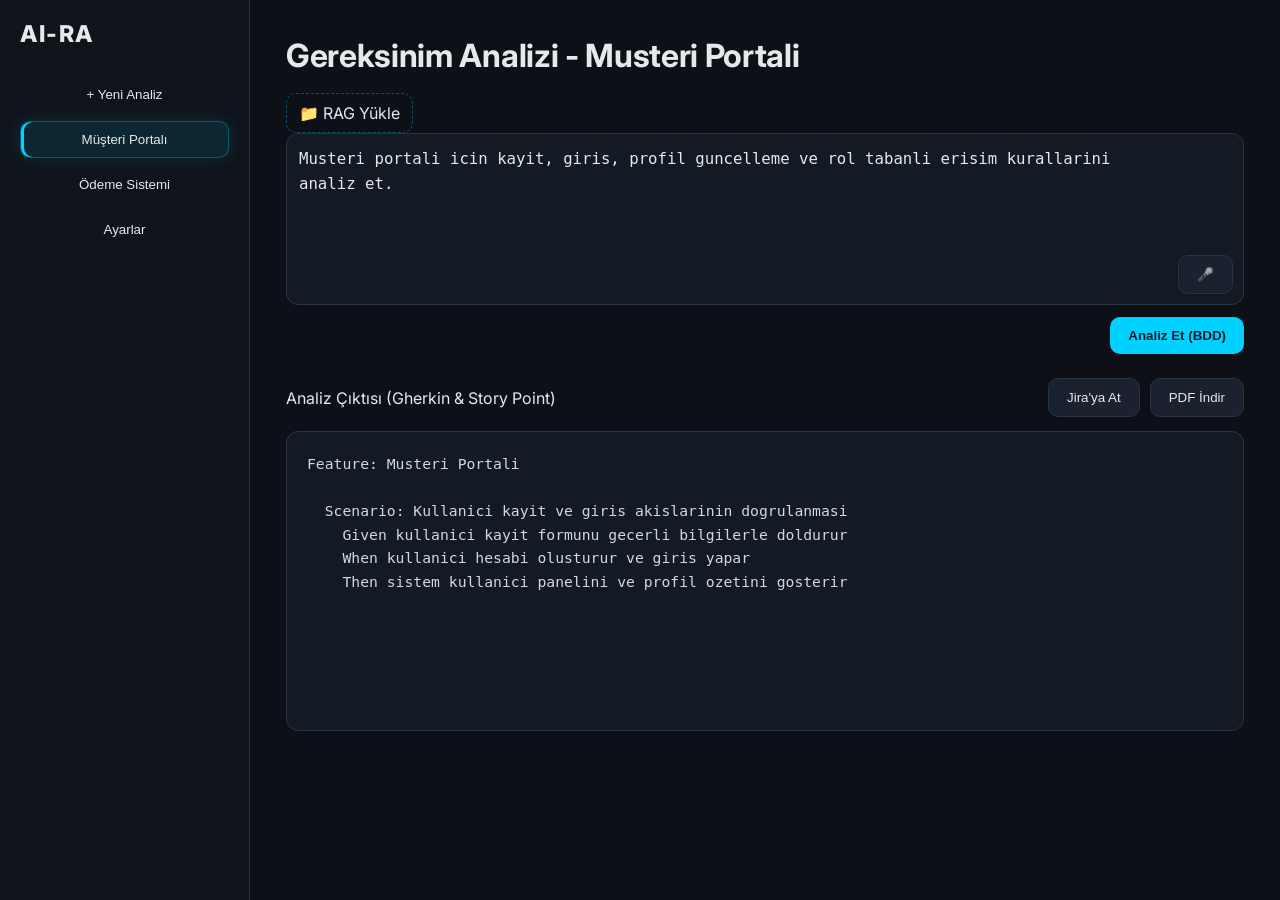
==== frontend/index.html @ 1d080157 "initial: high-performance AI-driven requirements analysis system with modern UI v2" ====
<!DOCTYPE html>
<html lang="tr">
<head>
    <meta charset="UTF-8">
    <meta name="viewport" content="width=device-width, initial-scale=1.0">
    <title>AI-RA | Requirements Analyst</title>
    <link rel="preconnect" href="https://fonts.googleapis.com">
    <link rel="preconnect" href="https://fonts.gstatic.com" crossorigin>
    <link
        href="https://fonts.googleapis.com/css2?family=Inter:wght@400;500;600;700;800&display=swap"
        rel="stylesheet"
    >
    <link rel="stylesheet" href="style.css">
</head>
<body>
    <div class="app-container">
        <aside class="sidebar">
            <div class="logo">AI-RA</div>
            <nav class="project-list">
                <button id="newAnalysisBtn" class="new-btn nav-item">+ Yeni Analiz</button>
                <button class="history-item active nav-item" data-project="musteri-portali">Müşteri Portalı</button>
                <button class="history-item nav-item" data-project="odeme-sistemi">Ödeme Sistemi</button>
                <button id="settingsBtn" class="history-item nav-item">Ayarlar</button>
            </nav>
        </aside>

        <main class="main-content">
            <header>
                <h1 id="pageTitle">Gereksinim Analizi - Müşteri Portalı</h1>
                <div class="header-actions">
                    <label for="rag-upload" class="upload-label">📁 RAG Yükle</label>
                    <input type="file" id="rag-upload" hidden>
                </div>
            </header>

            <section class="input-section content-switch" id="inputSection">
                <div class="input-shell" id="inputShell">
                    <textarea
                        id="userInput"
                        placeholder="Yazılım fikrini buraya yaz veya sesli komut ver..."
                    ></textarea>
                    <button id="micBtn" class="secondary-btn mic-btn" aria-label="Sesle Gir">🎤</button>
                </div>

                <div class="input-controls">
                    <div class="analyze-wrap">
                        <button id="analyzeBtn" class="primary-btn">Analiz Et (BDD)</button>
                        <span id="shortcutToast" class="shortcut-toast">Shortcut Triggered</span>
                    </div>
                </div>
            </section>

            <section class="output-section content-switch" id="outputSection">
                <div class="output-header">
                    <span>Analiz Çıktısı (Gherkin & Story Point)</span>
                    <div class="export-options">
                        <button id="jiraBtn" class="export-btn">Jira'ya At</button>
                        <button class="export-btn">PDF İndir</button>
                    </div>
                </div>
                <div id="resultDisplay" class="result-box">
                    <p class="placeholder-text">Yapay zeka analizi burada görünecek...</p>

                    <div id="skeleton" class="skeleton hidden" aria-hidden="true">
                        <div class="sk-line w-80"></div>
                        <div class="sk-line w-60"></div>
                        <div class="sk-gap"></div>
                        <div class="sk-line w-90"></div>
                        <div class="sk-line w-70"></div>
                        <div class="sk-line w-50"></div>
                        <div class="sk-gap"></div>
                        <div class="sk-line w-85"></div>
                        <div class="sk-line w-65"></div>
                    </div>

                    <pre id="bddOutput" class="bdd-output hidden"></pre>
                </div>
            </section>
        </main>
    </div>

    <div id="settingsModal" class="settings-modal hidden" role="dialog" aria-modal="true" aria-labelledby="settingsTitle">
        <div class="settings-panel">
            <div class="settings-head">
                <h2 id="settingsTitle">Ayarlar</h2>
                <button id="closeSettingsBtn" class="export-btn" type="button">Kapat</button>
            </div>
            <p class="settings-desc">API Key ve RAG ayarlari burada yonetilecek.</p>
            <div class="settings-grid">
                <label>
                    API Key
                    <input type="text" placeholder="sk-..." />
                </label>
                <label>
                    Varsayilan RAG Koleksiyonu
                    <input type="text" placeholder="product-docs-v1" />
                </label>
            </div>
        </div>
    </div>
    <script src="script.js"></script>
</body>
</html>
---- frontend/style.css ----
:root {
    --bg-dark: #0d1117;
    --panel-bg: #161b22;
    --accent-cyan: #00d1ff;
    --text-main: #e6e8ea;
    --text-dim: #9aa4b2;
    --border: #2a3340;
    --success: #22c55e;
    --radius: 12px;
    --transition-fast: 180ms ease;
    --transition-mid: 260ms ease;
}

* {
    box-sizing: border-box;
}

html,
body {
    height: 100%;
}

body {
    margin: 0;
    background-color: var(--bg-dark);
    color: var(--text-main);
    font-family: "Inter", -apple-system, BlinkMacSystemFont, "SF Pro Text", "Segoe UI", sans-serif;
    -webkit-font-smoothing: antialiased;
    -moz-osx-font-smoothing: grayscale;
    text-rendering: optimizeLegibility;
}

.app-container {
    display: flex;
    width: 100%;
    height: 100vh;
}

/* Sidebar */
.sidebar {
    width: 250px;
    background: #0f141b;
    border-right: 1px solid var(--border);
    padding: 20px;
}

.logo {
    font-size: 1.45rem;
    font-weight: 800;
    letter-spacing: 1.5px;
    margin-bottom: 28px;
}

.project-list {
    display: grid;
    gap: 8px;
}

.nav-item {
    position: relative;
    border-radius: 10px;
    border: 1px solid transparent;
    padding: 10px 12px;
    color: var(--text-main);
    background: transparent;
    cursor: pointer;
    transition: transform var(--transition-fast), border-color var(--transition-fast), background var(--transition-fast);
}

.nav-item:hover {
    transform: translateX(2px);
    background: rgba(0, 209, 255, 0.06);
    border-color: rgba(0, 209, 255, 0.2);
}

.history-item.active {
    background: rgba(0, 209, 255, 0.1);
    border: 1px solid rgba(0, 209, 255, 0.3);
    box-shadow: inset 3px 0 0 var(--accent-cyan), 0 0 16px rgba(0, 209, 255, 0.14);
}

/* Main */
.main-content {
    flex: 1;
    padding: 36px;
    overflow-y: auto;
}

header h1 {
    margin: 0 0 18px;
    font-weight: 700;
    letter-spacing: -0.01em;
}

.upload-label {
    display: inline-block;
    padding: 9px 12px;
    border-radius: 10px;
    border: 1px dashed rgba(0, 209, 255, 0.35);
    cursor: pointer;
    transition: all var(--transition-fast);
}

.upload-label:hover {
    border-color: var(--accent-cyan);
    background: rgba(0, 209, 255, 0.08);
}

/* Input shell with animated focus ring */
.input-shell {
    display: flex;
    gap: 10px;
    padding: 10px;
    border-radius: var(--radius);
    background: #141a23;
    border: 1px solid var(--border);
    transition: border-color var(--transition-fast), box-shadow var(--transition-fast);
}

.input-shell.is-focused {
    border-color: var(--accent-cyan);
    animation: neonPulse 1.8s ease-in-out infinite;
}

@keyframes neonPulse {
    0% {
        box-shadow: 0 0 0 0 rgba(0, 209, 255, 0.12), 0 0 0 2px rgba(0, 209, 255, 0.08);
    }
    50% {
        box-shadow: 0 0 0 6px rgba(0, 209, 255, 0.06), 0 0 22px 2px rgba(0, 209, 255, 0.24);
    }
    100% {
        box-shadow: 0 0 0 0 rgba(0, 209, 255, 0.1), 0 0 0 2px rgba(0, 209, 255, 0.08);
    }
}

textarea {
    width: 100%;
    min-height: 150px;
    background: transparent;
    border: none;
    color: var(--text-main);
    resize: none;
    font-size: 0.98rem;
    line-height: 1.6;
    outline: none;
}

textarea::placeholder {
    color: var(--text-dim);
}

.mic-btn {
    align-self: flex-end;
}

.input-controls {
    display: flex;
    justify-content: flex-end;
    margin-top: 12px;
}

.analyze-wrap {
    position: relative;
    display: inline-flex;
    align-items: center;
}

.primary-btn,
.secondary-btn,
.export-btn {
    border: none;
    border-radius: 10px;
    padding: 11px 18px;
    cursor: pointer;
    transition: transform var(--transition-fast), filter var(--transition-fast), background var(--transition-fast), border-color var(--transition-fast);
}

.primary-btn {
    background: var(--accent-cyan);
    color: #04202b;
    font-weight: 700;
}

.primary-btn:hover {
    transform: translateY(-1px);
    filter: brightness(1.05);
}

.secondary-btn,
.export-btn {
    border: 1px solid var(--border);
    background: #1a2230;
    color: var(--text-main);
}

.secondary-btn:hover,
.export-btn:hover {
    border-color: rgba(0, 209, 255, 0.42);
    background: rgba(0, 209, 255, 0.08);
}

/* Keyboard shortcut toast */
.shortcut-toast {
    position: absolute;
    top: -30px;
    right: 0;
    font-size: 0.78rem;
    color: #9de9ff;
    padding: 4px 8px;
    border-radius: 999px;
    background: rgba(0, 209, 255, 0.12);
    border: 1px solid rgba(0, 209, 255, 0.35);
    opacity: 0;
    transform: translateY(6px);
    pointer-events: none;
    transition: opacity var(--transition-mid), transform var(--transition-mid);
}

.shortcut-toast.show {
    opacity: 1;
    transform: translateY(0);
}

/* Output */
.output-section {
    margin-top: 24px;
}

.content-switch {
    transition: opacity var(--transition-mid), transform var(--transition-mid);
}

.content-switch.is-switching {
    opacity: 0.45;
    transform: translateY(4px);
}

.output-header {
    display: flex;
    justify-content: space-between;
    align-items: center;
}

.export-options {
    display: flex;
    gap: 10px;
}

/* Jira success microinteraction */
.export-btn.success {
    background: rgba(34, 197, 94, 0.14);
    border-color: rgba(34, 197, 94, 0.55);
    color: #bef6cf;
    animation: successPop 380ms ease;
}

@keyframes successPop {
    0% {
        transform: scale(0.98);
    }
    50% {
        transform: scale(1.04);
    }
    100% {
        transform: scale(1);
    }
}

.result-box {
    background: #131a24;
    border: 1px solid var(--border);
    min-height: 300px;
    border-radius: var(--radius);
    padding: 20px;
    margin-top: 14px;
}

.placeholder-text {
    color: var(--text-dim);
}

/* Shimmer skeleton */
.hidden {
    display: none !important;
}

.skeleton {
    display: grid;
    gap: 10px;
}

.sk-gap {
    height: 10px;
}

.sk-line {
    height: 14px;
    border-radius: 8px;
    background: linear-gradient(90deg, #202939 0%, #2d3a50 38%, #202939 75%);
    background-size: 240% 100%;
    animation: shimmer 1.35s linear infinite;
}

.w-90 {
    width: 90%;
}
.w-85 {
    width: 85%;
}
.w-80 {
    width: 80%;
}
.w-70 {
    width: 70%;
}
.w-65 {
    width: 65%;
}
.w-60 {
    width: 60%;
}
.w-50 {
    width: 50%;
}

@keyframes shimmer {
    0% {
        background-position: 180% 0;
    }
    100% {
        background-position: -40% 0;
    }
}

.bdd-output {
    margin: 0;
    color: #d1d8e3;
    white-space: pre-wrap;
    line-height: 1.6;
    font-family: ui-monospace, "SFMono-Regular", Menlo, Consolas, monospace;
    font-size: 0.92rem;
}

.settings-modal {
    position: fixed;
    inset: 0;
    background: rgba(3, 10, 18, 0.7);
    display: grid;
    place-items: center;
    z-index: 1000;
    opacity: 1;
    transition: opacity var(--transition-mid);
}

.settings-modal.hidden {
    opacity: 0;
    pointer-events: none;
}

.settings-panel {
    width: min(520px, 90vw);
    background: #111822;
    border: 1px solid var(--border);
    border-radius: 14px;
    padding: 18px;
    box-shadow: 0 16px 40px rgba(0, 0, 0, 0.45);
}

.settings-head {
    display: flex;
    align-items: center;
    justify-content: space-between;
    margin-bottom: 10px;
}

.settings-head h2 {
    margin: 0;
    font-size: 1rem;
}

.settings-desc {
    margin: 0 0 14px;
    color: var(--text-dim);
}

.settings-grid {
    display: grid;
    gap: 12px;
}

.settings-grid label {
    display: grid;
    gap: 6px;
    color: var(--text-dim);
    font-size: 0.86rem;
}

.settings-grid input {
    width: 100%;
    border: 1px solid var(--border);
    border-radius: 9px;
    padding: 10px 12px;
    background: #0f151f;
    color: var(--text-main);
    outline: none;
    transition: border-color var(--transition-fast), box-shadow var(--transition-fast);
}

.settings-grid input:focus {
    border-color: var(--accent-cyan);
    box-shadow: 0 0 0 3px rgba(0, 209, 255, 0.15);
}
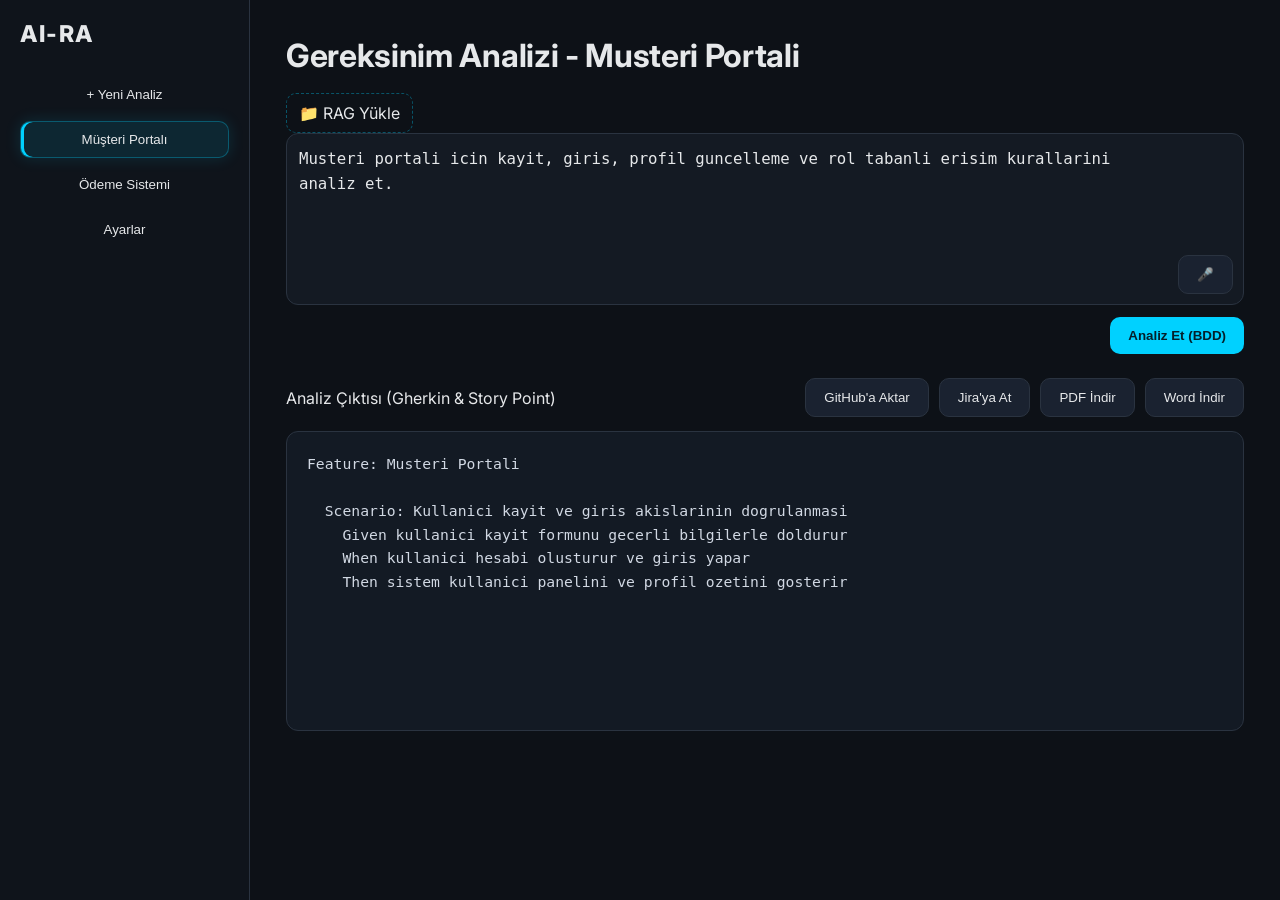
==== commit 76f4ef7b: "Production ready ve Deployment rehberi eklendi" ====
--- a/frontend/index.html
+++ b/frontend/index.html
@@ -54,8 +54,10 @@
                 <div class="output-header">
                     <span>Analiz Çıktısı (Gherkin & Story Point)</span>
                     <div class="export-options">
+                        <button id="githubBtn" class="export-btn">GitHub'a Aktar</button>
                         <button id="jiraBtn" class="export-btn">Jira'ya At</button>
-                        <button class="export-btn">PDF İndir</button>
+                        <button id="pdfBtn" class="export-btn">PDF İndir</button>
+                        <button id="wordBtn" class="export-btn">Word İndir</button>
                     </div>
                 </div>
                 <div id="resultDisplay" class="result-box">
@@ -89,11 +91,15 @@
             <div class="settings-grid">
                 <label>
                     API Key
-                    <input type="text" placeholder="sk-..." />
+                    <input id="apiKeyInput" type="text" placeholder="sk-..." />
+                </label>
+                <label>
+                    API Key'i Hatırla
+                    <input id="rememberApiKey" type="checkbox" checked />
                 </label>
                 <label>
                     Varsayilan RAG Koleksiyonu
-                    <input type="text" placeholder="product-docs-v1" />
+                    <input id="ragCollectionInput" type="text" placeholder="product-docs-v1" />
                 </label>
             </div>
         </div>
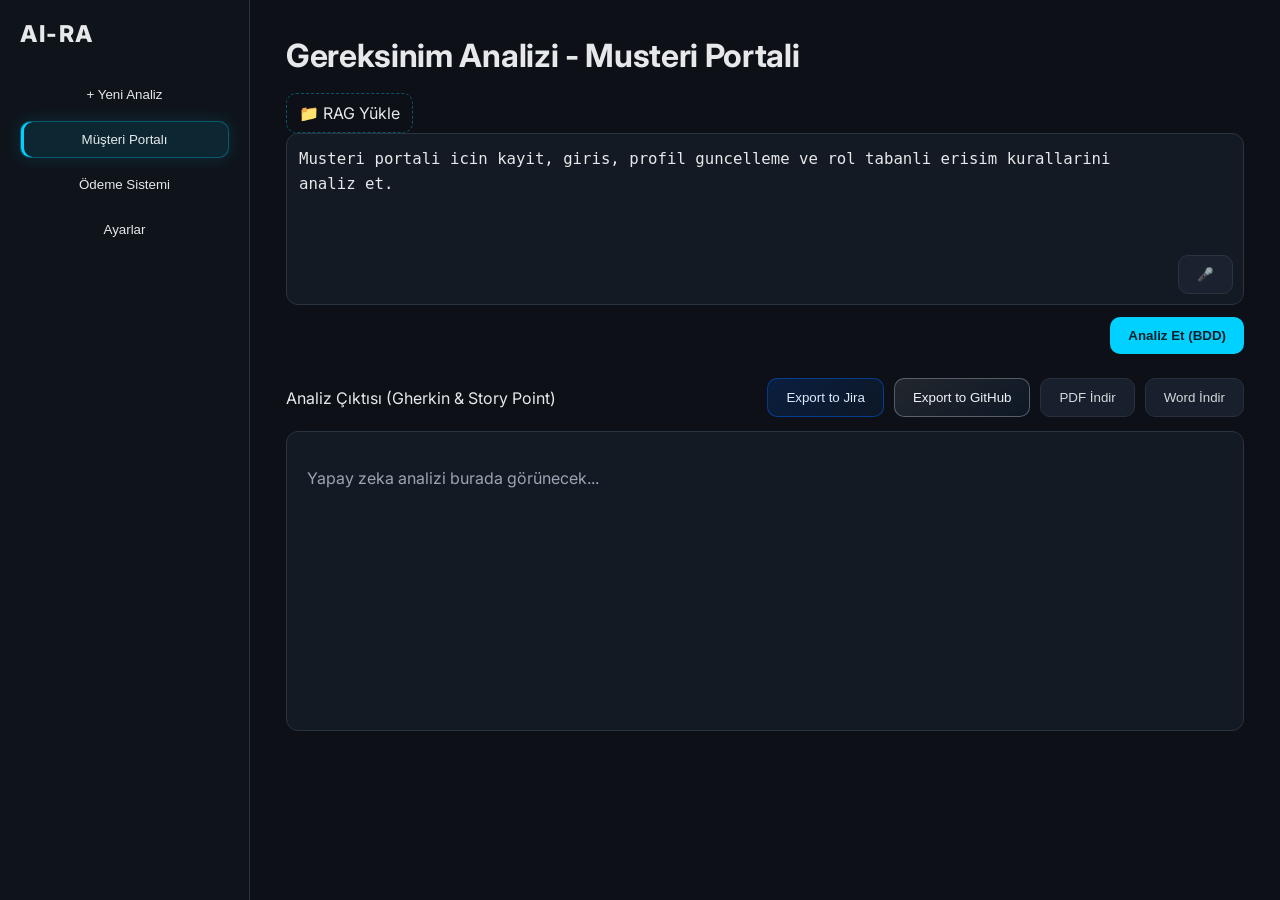
==== commit bf5c901d: "düzeltmeler" ====
--- a/frontend/index.html
+++ b/frontend/index.html
@@ -54,10 +54,10 @@
                 <div class="output-header">
                     <span>Analiz Çıktısı (Gherkin & Story Point)</span>
                     <div class="export-options">
-                        <button id="githubBtn" class="export-btn">GitHub'a Aktar</button>
-                        <button id="jiraBtn" class="export-btn">Jira'ya At</button>
-                        <button id="pdfBtn" class="export-btn">PDF İndir</button>
-                        <button id="wordBtn" class="export-btn">Word İndir</button>
+                        <button id="jiraBtn" type="button" class="export-btn export-btn--jira">Export to Jira</button>
+                        <button id="githubBtn" type="button" class="export-btn export-btn--github">Export to GitHub</button>
+                        <button id="pdfBtn" type="button" class="export-btn export-btn--doc">PDF İndir</button>
+                        <button id="wordBtn" type="button" class="export-btn export-btn--doc">Word İndir</button>
                     </div>
                 </div>
                 <div id="resultDisplay" class="result-box">
@@ -82,28 +82,68 @@
     </div>
 
     <div id="settingsModal" class="settings-modal hidden" role="dialog" aria-modal="true" aria-labelledby="settingsTitle">
-        <div class="settings-panel">
+        <div class="settings-panel settings-panel--wide">
             <div class="settings-head">
-                <h2 id="settingsTitle">Ayarlar</h2>
-                <button id="closeSettingsBtn" class="export-btn" type="button">Kapat</button>
+                <h2 id="settingsTitle">Yapılandırma (stateless)</h2>
+                <div class="settings-actions">
+                    <button id="saveSettingsBtn" class="primary-btn settings-save" type="button">Kaydet</button>
+                    <button id="closeSettingsBtn" class="export-btn" type="button">Kapat</button>
+                </div>
             </div>
-            <p class="settings-desc">API Key ve RAG ayarlari burada yonetilecek.</p>
-            <div class="settings-grid">
+            <p class="settings-desc">
+                Kimlik bilgileri yalnızca tarayıcıda <strong>localStorage</strong> içinde saklanır; sunucuda oturum veritabanı yoktur.
+                İsterseniz aşağıdaki değerler istek gövdesi ve güvenli başlıklar ile API'ye iletilir.
+            </p>
+            <div class="settings-grid settings-grid--two">
                 <label>
-                    API Key
-                    <input id="apiKeyInput" type="text" placeholder="sk-..." />
+                    Backend taban URL (Render vb.)
+                    <input id="settingBackendUrl" type="url" autocomplete="off" placeholder="https://api-ornek.onrender.com" />
                 </label>
                 <label>
-                    API Key'i Hatırla
-                    <input id="rememberApiKey" type="checkbox" checked />
+                    Gemini API Key
+                    <input id="settingGeminiKey" type="password" autocomplete="off" placeholder="Google AI Studio anahtarı" />
                 </label>
                 <label>
-                    Varsayilan RAG Koleksiyonu
-                    <input id="ragCollectionInput" type="text" placeholder="product-docs-v1" />
+                    Varsayılan RAG koleksiyonu
+                    <input id="settingRagCollection" type="text" autocomplete="off" placeholder="default" />
+                </label>
+                <label>
+                    Jira site URL
+                    <input id="settingJiraUrl" type="url" autocomplete="off" placeholder="https://alanadiniz.atlassian.net" />
+                </label>
+                <label>
+                    Jira e-posta
+                    <input id="settingJiraEmail" type="email" autocomplete="off" placeholder="you@company.com" />
+                </label>
+                <label>
+                    Jira API token
+                    <input id="settingJiraToken" type="password" autocomplete="off" />
+                </label>
+                <label>
+                    Jira proje anahtarı
+                    <input id="settingJiraProject" type="text" autocomplete="off" placeholder="PROJ" />
+                </label>
+                <label>
+                    GitHub kişisel erişim token (repo)
+                    <input id="settingGithubToken" type="password" autocomplete="off" />
+                </label>
+                <label>
+                    GitHub repo (owner/repo)
+                    <input id="settingGithubRepo" type="text" autocomplete="off" placeholder="ornek-org/ai-ra" />
+                </label>
+                <label>
+                    GitHub dosya yolu
+                    <input id="settingGithubPath" type="text" autocomplete="off" placeholder="exports/analysis.md" />
+                </label>
+                <label>
+                    GitHub dal
+                    <input id="settingGithubBranch" type="text" autocomplete="off" placeholder="main" />
                 </label>
             </div>
         </div>
     </div>
+
+    <div id="toastHost" class="toast-host" aria-live="polite"></div>
     <script src="script.js"></script>
 </body>
 </html>
--- a/frontend/style.css
+++ b/frontend/style.css
@@ -244,7 +244,25 @@
 
 .export-options {
     display: flex;
+    flex-wrap: wrap;
     gap: 10px;
+    justify-content: flex-end;
+}
+
+.export-btn--jira {
+    border-color: rgba(0, 101, 255, 0.45);
+    background: linear-gradient(145deg, rgba(0, 81, 213, 0.22), rgba(14, 24, 38, 0.95));
+    color: #dbeafe;
+}
+
+.export-btn--github {
+    border-color: rgba(139, 148, 158, 0.55);
+    background: linear-gradient(145deg, rgba(52, 58, 64, 0.55), rgba(14, 24, 38, 0.98));
+    color: #f0f3f6;
+}
+
+.export-btn--doc {
+    opacity: 0.92;
 }
 
 /* Jira success microinteraction */
@@ -367,6 +385,23 @@
     box-shadow: 0 16px 40px rgba(0, 0, 0, 0.45);
 }
 
+.settings-panel--wide {
+    width: min(720px, 94vw);
+    max-height: min(88vh, 720px);
+    overflow-y: auto;
+}
+
+.settings-actions {
+    display: flex;
+    gap: 8px;
+    align-items: center;
+}
+
+.settings-save {
+    padding: 8px 14px;
+    font-size: 0.85rem;
+}
+
 .settings-head {
     display: flex;
     align-items: center;
@@ -387,6 +422,16 @@
 .settings-grid {
     display: grid;
     gap: 12px;
+}
+
+.settings-grid--two {
+    grid-template-columns: repeat(2, minmax(0, 1fr));
+}
+
+@media (max-width: 720px) {
+    .settings-grid--two {
+        grid-template-columns: 1fr;
+    }
 }
 
 .settings-grid label {
@@ -410,4 +455,51 @@
 .settings-grid input:focus {
     border-color: var(--accent-cyan);
     box-shadow: 0 0 0 3px rgba(0, 209, 255, 0.15);
+}
+
+/* Toast notifications */
+.toast-host {
+    position: fixed;
+    right: 20px;
+    bottom: 20px;
+    z-index: 2000;
+    display: flex;
+    flex-direction: column;
+    gap: 10px;
+    pointer-events: none;
+    max-width: min(380px, calc(100vw - 40px));
+}
+
+.toast {
+    pointer-events: none;
+    padding: 12px 14px;
+    border-radius: 10px;
+    border: 1px solid var(--border);
+    background: #141c28;
+    color: var(--text-main);
+    font-size: 0.88rem;
+    line-height: 1.45;
+    box-shadow: 0 12px 28px rgba(0, 0, 0, 0.35);
+    opacity: 0;
+    transform: translateY(10px);
+    transition: opacity var(--transition-mid), transform var(--transition-mid);
+}
+
+.toast--show {
+    opacity: 1;
+    transform: translateY(0);
+}
+
+.toast--success {
+    border-color: rgba(34, 197, 94, 0.45);
+    background: rgba(22, 40, 28, 0.96);
+}
+
+.toast--error {
+    border-color: rgba(248, 113, 113, 0.45);
+    background: rgba(48, 22, 22, 0.94);
+}
+
+.toast--info {
+    border-color: rgba(0, 209, 255, 0.35);
 }
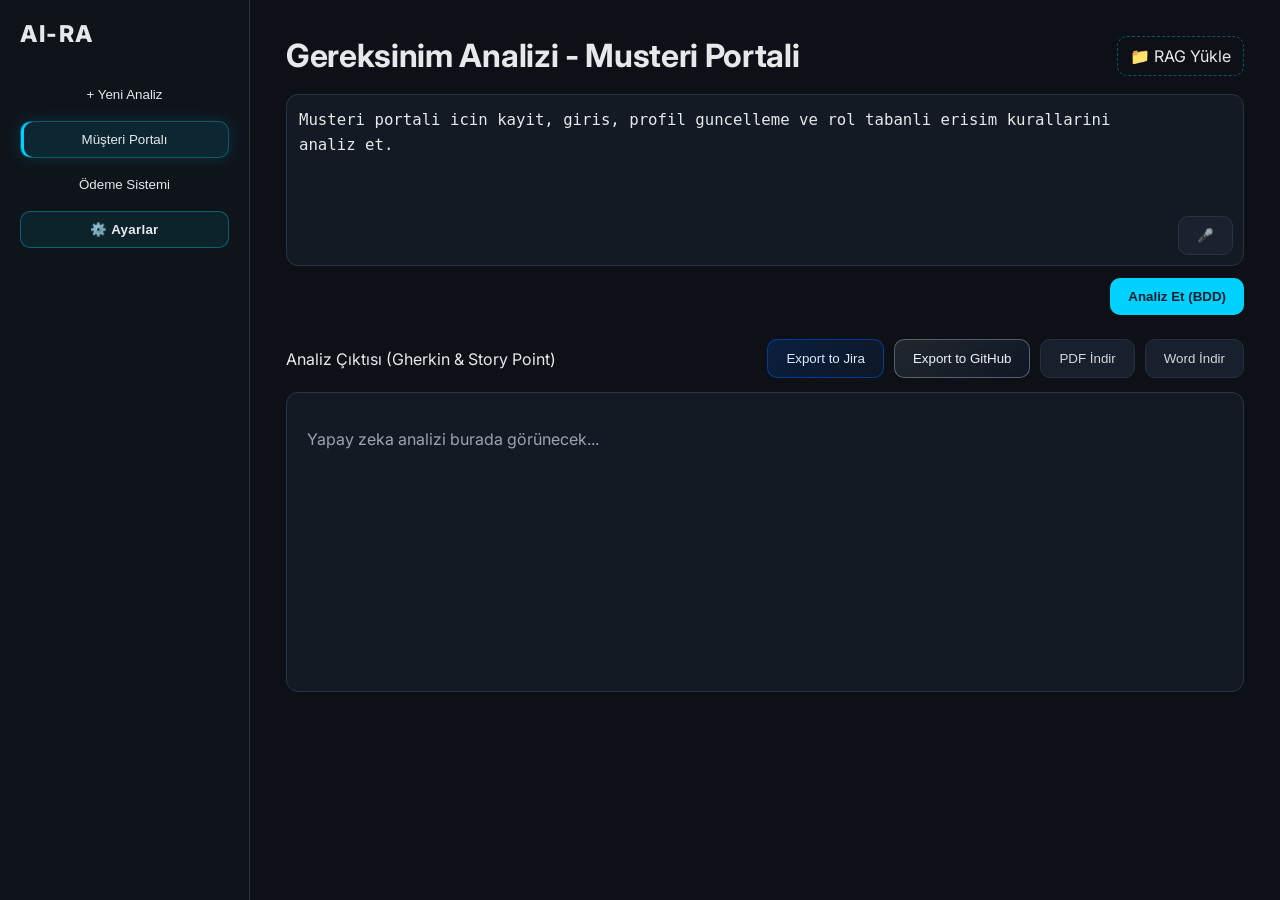
==== commit 6ee5e3fa: "mobil uyumlu hale getirildi" ====
--- a/frontend/index.html
+++ b/frontend/index.html
@@ -2,7 +2,7 @@
 <html lang="tr">
 <head>
     <meta charset="UTF-8">
-    <meta name="viewport" content="width=device-width, initial-scale=1.0">
+    <meta name="viewport" content="width=device-width, initial-scale=1, viewport-fit=cover">
     <title>AI-RA | Requirements Analyst</title>
     <link rel="preconnect" href="https://fonts.googleapis.com">
     <link rel="preconnect" href="https://fonts.gstatic.com" crossorigin>
@@ -13,19 +13,40 @@
     <link rel="stylesheet" href="style.css">
 </head>
 <body>
-    <div class="app-container">
-        <aside class="sidebar">
-            <div class="logo">AI-RA</div>
+    <div id="appRoot" class="app-container">
+        <div id="navBackdrop" class="nav-backdrop" aria-hidden="true"></div>
+        <aside id="sidebar" class="sidebar" aria-label="Ana menü">
+            <div class="sidebar-top">
+                <div class="logo">AI-RA</div>
+                <button type="button" id="sidebarCloseBtn" class="sidebar-close" aria-label="Menüyü kapat">✕</button>
+            </div>
             <nav class="project-list">
                 <button id="newAnalysisBtn" class="new-btn nav-item">+ Yeni Analiz</button>
                 <button class="history-item active nav-item" data-project="musteri-portali">Müşteri Portalı</button>
                 <button class="history-item nav-item" data-project="odeme-sistemi">Ödeme Sistemi</button>
-                <button id="settingsBtn" class="history-item nav-item">Ayarlar</button>
+                <button id="settingsBtn" type="button" class="history-item nav-item nav-item--settings">⚙️ Ayarlar</button>
             </nav>
         </aside>
 
         <main class="main-content">
-            <header>
+            <div class="mobile-top-bar">
+                <button
+                    type="button"
+                    id="navMenuToggle"
+                    class="nav-menu-toggle"
+                    aria-label="Menüyü aç"
+                    aria-expanded="false"
+                    aria-controls="sidebar"
+                >
+                    <span class="nav-menu-lines" aria-hidden="true">
+                        <span></span>
+                        <span></span>
+                        <span></span>
+                    </span>
+                </button>
+                <span class="mobile-brand">AI-RA</span>
+            </div>
+            <header class="app-main-header">
                 <h1 id="pageTitle">Gereksinim Analizi - Müşteri Portalı</h1>
                 <div class="header-actions">
                     <label for="rag-upload" class="upload-label">📁 RAG Yükle</label>
@@ -84,62 +105,66 @@
     <div id="settingsModal" class="settings-modal hidden" role="dialog" aria-modal="true" aria-labelledby="settingsTitle">
         <div class="settings-panel settings-panel--wide">
             <div class="settings-head">
-                <h2 id="settingsTitle">Yapılandırma (stateless)</h2>
+                <h2 id="settingsTitle">Ayarlar</h2>
                 <div class="settings-actions">
                     <button id="saveSettingsBtn" class="primary-btn settings-save" type="button">Kaydet</button>
                     <button id="closeSettingsBtn" class="export-btn" type="button">Kapat</button>
                 </div>
             </div>
             <p class="settings-desc">
-                Kimlik bilgileri yalnızca tarayıcıda <strong>localStorage</strong> içinde saklanır; sunucuda oturum veritabanı yoktur.
-                İsterseniz aşağıdaki değerler istek gövdesi ve güvenli başlıklar ile API'ye iletilir.
+                Kimlik bilgileri yalnızca tarayıcınızda <strong>localStorage</strong> içinde saklanır; sunucuda kullanıcı oturumu veya gizli anahtar deposu kullanılmaz.
             </p>
-            <div class="settings-grid settings-grid--two">
+            <div class="settings-grid">
                 <label>
-                    Backend taban URL (Render vb.)
-                    <input id="settingBackendUrl" type="url" autocomplete="off" placeholder="https://api-ornek.onrender.com" />
-                </label>
-                <label>
-                    Gemini API Key
+                    Gemini API Key <span class="settings-req">zorunlu</span>
                     <input id="settingGeminiKey" type="password" autocomplete="off" placeholder="Google AI Studio anahtarı" />
                 </label>
                 <label>
-                    Varsayılan RAG koleksiyonu
-                    <input id="settingRagCollection" type="text" autocomplete="off" placeholder="default" />
+                    Jira Base URL
+                    <input id="settingJiraUrl" type="url" autocomplete="off" placeholder="https://sirket.atlassian.net" />
                 </label>
                 <label>
-                    Jira site URL
-                    <input id="settingJiraUrl" type="url" autocomplete="off" placeholder="https://alanadiniz.atlassian.net" />
+                    Jira Email
+                    <input id="settingJiraEmail" type="email" autocomplete="off" placeholder="ad.soyad@sirket.com" />
                 </label>
                 <label>
-                    Jira e-posta
-                    <input id="settingJiraEmail" type="email" autocomplete="off" placeholder="you@company.com" />
-                </label>
-                <label>
-                    Jira API token
+                    Jira API Token
                     <input id="settingJiraToken" type="password" autocomplete="off" />
                 </label>
                 <label>
-                    Jira proje anahtarı
-                    <input id="settingJiraProject" type="text" autocomplete="off" placeholder="PROJ" />
-                </label>
-                <label>
-                    GitHub kişisel erişim token (repo)
-                    <input id="settingGithubToken" type="password" autocomplete="off" />
-                </label>
-                <label>
-                    GitHub repo (owner/repo)
-                    <input id="settingGithubRepo" type="text" autocomplete="off" placeholder="ornek-org/ai-ra" />
-                </label>
-                <label>
-                    GitHub dosya yolu
-                    <input id="settingGithubPath" type="text" autocomplete="off" placeholder="exports/analysis.md" />
-                </label>
-                <label>
-                    GitHub dal
-                    <input id="settingGithubBranch" type="text" autocomplete="off" placeholder="main" />
+                    GitHub Token
+                    <input id="settingGithubToken" type="password" autocomplete="off" placeholder="Kişisel erişim token (PAT)" />
                 </label>
             </div>
+            <details class="settings-advanced" id="settingsAdvanced">
+                <summary class="settings-advanced-summary">Gelişmiş — API adresi, RAG ve export</summary>
+                <div class="settings-grid settings-grid-advanced">
+                    <label>
+                        Backend API taban URL
+                        <input id="settingBackendUrl" type="url" autocomplete="off" placeholder="https://api-sizin.onrender.com" />
+                    </label>
+                    <label>
+                        RAG koleksiyon adı
+                        <input id="settingRagCollection" type="text" autocomplete="off" placeholder="default" />
+                    </label>
+                    <label>
+                        Jira proje anahtarı
+                        <input id="settingJiraProject" type="text" autocomplete="off" placeholder="TEAM, PROJ vb." />
+                    </label>
+                    <label>
+                        GitHub repository (owner/repo)
+                        <input id="settingGithubRepo" type="text" autocomplete="off" placeholder="kurum/urun-adi" />
+                    </label>
+                    <label>
+                        GitHub dosya yolu
+                        <input id="settingGithubPath" type="text" autocomplete="off" placeholder="exports/analysis.md" />
+                    </label>
+                    <label>
+                        GitHub dal
+                        <input id="settingGithubBranch" type="text" autocomplete="off" placeholder="main" />
+                    </label>
+                </div>
+            </details>
         </div>
     </div>
 
--- a/frontend/style.css
+++ b/frontend/style.css
@@ -15,6 +15,10 @@
     box-sizing: border-box;
 }
 
+html {
+    -webkit-text-size-adjust: 100%;
+}
+
 html,
 body {
     height: 100%;
@@ -28,6 +32,7 @@
     -webkit-font-smoothing: antialiased;
     -moz-osx-font-smoothing: grayscale;
     text-rendering: optimizeLegibility;
+    -webkit-tap-highlight-color: transparent;
 }
 
 .app-container {
@@ -48,7 +53,6 @@
     font-size: 1.45rem;
     font-weight: 800;
     letter-spacing: 1.5px;
-    margin-bottom: 28px;
 }
 
 .project-list {
@@ -79,17 +83,89 @@
     box-shadow: inset 3px 0 0 var(--accent-cyan), 0 0 16px rgba(0, 209, 255, 0.14);
 }
 
+.nav-item--settings {
+    font-weight: 700;
+    letter-spacing: 0.02em;
+    border: 1px solid rgba(0, 209, 255, 0.35) !important;
+    background: rgba(0, 209, 255, 0.08);
+}
+
+.sidebar-top {
+    display: flex;
+    align-items: center;
+    justify-content: space-between;
+    gap: 12px;
+    margin-bottom: 28px;
+}
+
+.sidebar-top .logo {
+    margin-bottom: 0;
+}
+
+.sidebar-close {
+    display: none;
+    flex-shrink: 0;
+    width: 44px;
+    height: 44px;
+    border-radius: 10px;
+    border: 1px solid var(--border);
+    background: #1a2230;
+    color: var(--text-main);
+    font-size: 1.35rem;
+    line-height: 1;
+    cursor: pointer;
+    transition: border-color var(--transition-fast), background var(--transition-fast);
+}
+
+.sidebar-close:hover {
+    border-color: rgba(0, 209, 255, 0.45);
+    background: rgba(0, 209, 255, 0.1);
+}
+
+.nav-backdrop {
+    display: none;
+}
+
+.mobile-top-bar {
+    display: none;
+}
+
+.nav-menu-toggle {
+    display: none;
+}
+
+body.nav-drawer-open {
+    overflow: hidden;
+}
+
 /* Main */
 .main-content {
     flex: 1;
     padding: 36px;
     overflow-y: auto;
-}
-
-header h1 {
-    margin: 0 0 18px;
+    min-width: 0;
+}
+
+.app-main-header {
+    display: flex;
+    flex-wrap: wrap;
+    align-items: flex-start;
+    justify-content: space-between;
+    gap: 14px 20px;
+    margin-bottom: 18px;
+}
+
+.app-main-header h1 {
+    margin: 0;
     font-weight: 700;
     letter-spacing: -0.01em;
+    flex: 1 1 12rem;
+    min-width: 0;
+    line-height: 1.25;
+}
+
+.header-actions {
+    flex-shrink: 0;
 }
 
 .upload-label {
@@ -391,6 +467,19 @@
     overflow-y: auto;
 }
 
+.settings-panel--compact {
+    width: min(480px, 92vw);
+    max-height: min(88vh, 640px);
+    overflow-y: auto;
+}
+
+.settings-req {
+    font-size: 0.72rem;
+    font-weight: 700;
+    color: #fb7185;
+    margin-left: 4px;
+}
+
 .settings-actions {
     display: flex;
     gap: 8px;
@@ -424,12 +513,39 @@
     gap: 12px;
 }
 
-.settings-grid--two {
+.settings-advanced {
+    margin-top: 14px;
+    border: 1px solid var(--border);
+    border-radius: 10px;
+    padding: 10px 12px 12px;
+    background: rgba(0, 0, 0, 0.22);
+}
+
+.settings-advanced-summary {
+    cursor: pointer;
+    font-weight: 700;
+    font-size: 0.88rem;
+    color: var(--text-main);
+    list-style: none;
+    user-select: none;
+}
+
+.settings-advanced-summary::-webkit-details-marker {
+    display: none;
+}
+
+.settings-advanced[open] .settings-advanced-summary {
+    margin-bottom: 10px;
+    padding-bottom: 8px;
+    border-bottom: 1px solid var(--border);
+}
+
+.settings-grid-advanced {
     grid-template-columns: repeat(2, minmax(0, 1fr));
 }
 
-@media (max-width: 720px) {
-    .settings-grid--two {
+@media (max-width: 640px) {
+    .settings-grid-advanced {
         grid-template-columns: 1fr;
     }
 }
@@ -502,4 +618,334 @@
 
 .toast--info {
     border-color: rgba(0, 209, 255, 0.35);
+}
+
+/* ─────────────────────────────────────────────
+   Mobil & tablet (SPA)
+   ───────────────────────────────────────────── */
+@media (max-width: 900px) {
+    .main-content {
+        padding: 22px 18px 28px;
+    }
+
+    .output-header {
+        gap: 14px;
+    }
+
+    .export-options {
+        justify-content: flex-start;
+    }
+}
+
+@media (max-width: 768px) {
+    .app-container {
+        display: block;
+        min-height: 100vh;
+        min-height: 100dvh;
+        position: relative;
+    }
+
+    .nav-backdrop {
+        display: block;
+        position: fixed;
+        inset: 0;
+        z-index: 1400;
+        background: rgba(2, 8, 14, 0.62);
+        backdrop-filter: blur(3px);
+        -webkit-backdrop-filter: blur(3px);
+        opacity: 0;
+        visibility: hidden;
+        pointer-events: none;
+        transition: opacity 0.22s ease, visibility 0.22s ease;
+    }
+
+    .app-container.is-nav-open .nav-backdrop {
+        opacity: 1;
+        visibility: visible;
+        pointer-events: auto;
+    }
+
+    .sidebar {
+        position: fixed;
+        top: 0;
+        left: 0;
+        bottom: 0;
+        width: min(300px, 88vw);
+        z-index: 1500;
+        transform: translateX(-105%);
+        transition: transform 0.28s cubic-bezier(0.22, 1, 0.36, 1);
+        border-right: 1px solid var(--border);
+        border-bottom: none;
+        padding: max(16px, env(safe-area-inset-top)) max(16px, env(safe-area-inset-left)) 20px
+            max(16px, env(safe-area-inset-right));
+        overflow-y: auto;
+        -webkit-overflow-scrolling: touch;
+        box-shadow: 8px 0 36px rgba(0, 0, 0, 0.5);
+    }
+
+    .app-container.is-nav-open .sidebar {
+        transform: translateX(0);
+    }
+
+    .sidebar-close {
+        display: inline-flex;
+        align-items: center;
+        justify-content: center;
+    }
+
+    .sidebar-top {
+        margin-bottom: 16px;
+    }
+
+    .logo {
+        font-size: 1.2rem;
+        letter-spacing: 1px;
+    }
+
+    .project-list {
+        display: flex;
+        flex-direction: column;
+        flex-wrap: nowrap;
+        gap: 8px;
+    }
+
+    .new-btn {
+        width: 100%;
+    }
+
+    .mobile-top-bar {
+        display: flex;
+        align-items: center;
+        gap: 12px;
+        margin-bottom: 14px;
+    }
+
+    .mobile-brand {
+        font-weight: 800;
+        letter-spacing: 0.14em;
+        font-size: 0.92rem;
+        color: var(--accent-cyan);
+    }
+
+    .nav-menu-toggle {
+        display: inline-flex;
+        align-items: center;
+        justify-content: center;
+        width: 48px;
+        height: 48px;
+        border-radius: 12px;
+        border: 1px solid var(--border);
+        background: #141a23;
+        cursor: pointer;
+        touch-action: manipulation;
+        flex-shrink: 0;
+    }
+
+    .nav-menu-lines {
+        position: relative;
+        width: 22px;
+        height: 16px;
+    }
+
+    .nav-menu-lines span {
+        position: absolute;
+        left: 0;
+        right: 0;
+        height: 2px;
+        border-radius: 2px;
+        background: var(--accent-cyan);
+        transition: transform 0.22s ease, top 0.22s ease, opacity 0.18s ease;
+    }
+
+    .nav-menu-lines span:nth-child(1) {
+        top: 0;
+    }
+
+    .nav-menu-lines span:nth-child(2) {
+        top: 7px;
+    }
+
+    .nav-menu-lines span:nth-child(3) {
+        top: 14px;
+    }
+
+    .app-container.is-nav-open .nav-menu-lines span:nth-child(1) {
+        top: 7px;
+        transform: rotate(45deg);
+    }
+
+    .app-container.is-nav-open .nav-menu-lines span:nth-child(2) {
+        opacity: 0;
+    }
+
+    .app-container.is-nav-open .nav-menu-lines span:nth-child(3) {
+        top: 7px;
+        transform: rotate(-45deg);
+    }
+
+    .nav-item {
+        min-height: 44px;
+        padding: 12px 14px;
+        touch-action: manipulation;
+    }
+
+    .main-content {
+        width: 100%;
+        padding: 14px max(14px, env(safe-area-inset-left)) max(28px, env(safe-area-inset-bottom))
+            max(14px, env(safe-area-inset-right));
+        overflow-y: visible;
+    }
+
+    .app-main-header {
+        flex-direction: column;
+        align-items: stretch;
+        margin-bottom: 14px;
+    }
+
+    .app-main-header h1 {
+        font-size: clamp(1.05rem, 4.5vw, 1.25rem);
+    }
+
+    .header-actions {
+        align-self: flex-start;
+    }
+
+    .upload-label {
+        min-height: 44px;
+        display: inline-flex;
+        align-items: center;
+        padding: 10px 14px;
+    }
+
+    .input-shell {
+        flex-direction: column;
+        align-items: stretch;
+    }
+
+    .mic-btn {
+        align-self: flex-end;
+        min-width: 48px;
+        min-height: 44px;
+    }
+
+    textarea {
+        min-height: 140px;
+        font-size: 16px;
+    }
+
+    .input-controls {
+        justify-content: stretch;
+    }
+
+    .analyze-wrap {
+        width: 100%;
+        flex-direction: column;
+        align-items: stretch;
+    }
+
+    .primary-btn,
+    .secondary-btn,
+    .export-btn {
+        min-height: 44px;
+        padding: 12px 16px;
+        touch-action: manipulation;
+    }
+
+    .primary-btn {
+        width: 100%;
+        display: inline-flex;
+        justify-content: center;
+        align-items: center;
+    }
+
+    .output-section {
+        margin-top: 18px;
+    }
+
+    .output-header {
+        flex-direction: column;
+        align-items: stretch;
+    }
+
+    .export-options {
+        display: grid;
+        grid-template-columns: 1fr 1fr;
+        gap: 8px;
+        width: 100%;
+    }
+
+    .export-options .export-btn {
+        width: 100%;
+        font-size: 0.82rem;
+        padding: 10px 8px;
+    }
+
+    .result-box {
+        min-height: 220px;
+        padding: 14px;
+    }
+
+    .bdd-output {
+        font-size: 0.85rem;
+        word-break: break-word;
+    }
+
+    .settings-grid input,
+    .settings-advanced input {
+        font-size: 16px;
+        min-height: 44px;
+    }
+
+    .settings-modal {
+        display: flex;
+        align-items: flex-end;
+        justify-content: center;
+        padding: 0;
+        width: 100%;
+    }
+
+    .settings-panel,
+    .settings-panel--wide,
+    .settings-panel--compact {
+        width: 100%;
+        max-width: 100%;
+        border-radius: 16px 16px 0 0;
+        max-height: min(92dvh, 640px);
+        margin-top: auto;
+    }
+
+    .settings-head {
+        flex-wrap: wrap;
+        gap: 8px;
+    }
+
+    .settings-actions {
+        width: 100%;
+        justify-content: flex-end;
+    }
+
+    .settings-save {
+        min-height: 44px;
+        min-width: 120px;
+    }
+
+    .toast-host {
+        left: max(12px, env(safe-area-inset-left));
+        right: max(12px, env(safe-area-inset-right));
+        bottom: max(14px, env(safe-area-inset-bottom));
+        max-width: none;
+    }
+
+    .shortcut-toast {
+        position: static;
+        margin-top: 8px;
+        display: inline-block;
+        transform: none;
+    }
+}
+
+@media (max-width: 400px) {
+    .export-options {
+        grid-template-columns: 1fr;
+    }
 }
